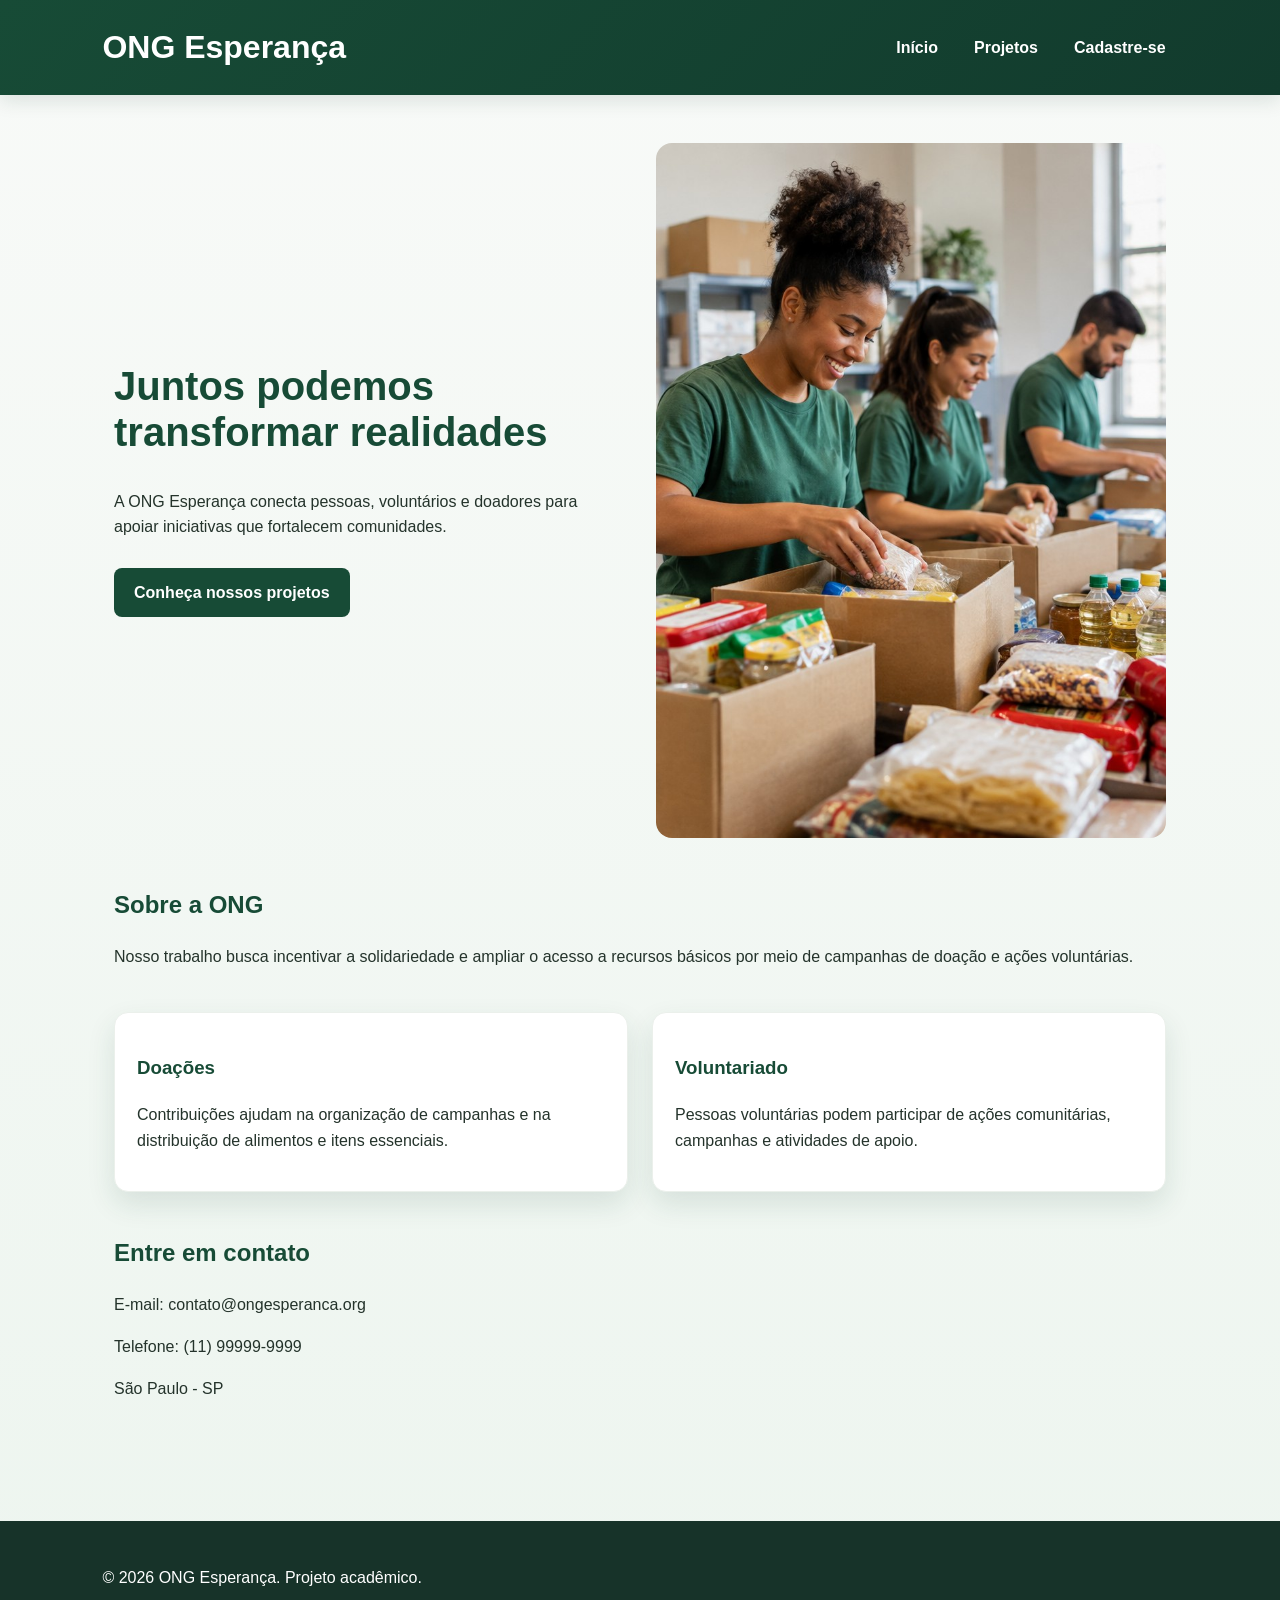
==== index.html @ 0f0cc06a "Ajusta layout e corrige formulario" ====
<!DOCTYPE html>
<html lang="pt-BR">
<head>
    <meta charset="UTF-8">
    <meta name="viewport" content="width=device-width, initial-scale=1.0">
    <meta name="description" content="ONG Esperança - ações sociais, doações e voluntariado.">
    <link rel="stylesheet" href="style.css">
    <title>ONG Esperança | Início</title>
</head>
<body>
    <header>
        <div class="container">
            <h1>ONG Esperança</h1>
            <nav aria-label="Navegação principal">
                <a href="index.html">Início</a>
                <a href="projetos.html">Projetos</a>
                <a href="cadastro.html">Cadastre-se</a>
            </nav>
        </div>
    </header>

    <main>
        <section class="hero">
            <div>
                <h2>Juntos podemos transformar realidades</h2>
                <p>
                    A ONG Esperança conecta pessoas, voluntários e doadores
                    para apoiar iniciativas que fortalecem comunidades.
                </p>
                <a class="button" href="projetos.html">Conheça nossos projetos</a>
            </div>

            <img src="imagens/ong.jpg"
                 alt="Voluntários organizando alimentos para uma ação social">
        </section>

        <section>
            <h2>Sobre a ONG</h2>
            <p>
                Nosso trabalho busca incentivar a solidariedade e ampliar o acesso
                a recursos básicos por meio de campanhas de doação e ações voluntárias.
            </p>
        </section>

        <section class="cards">
            <article class="card">
                <h3>Doações</h3>
                <p>
                    Contribuições ajudam na organização de campanhas e na distribuição
                    de alimentos e itens essenciais.
                </p>
            </article>

            <article class="card">
                <h3>Voluntariado</h3>
                <p>
                    Pessoas voluntárias podem participar de ações comunitárias,
                    campanhas e atividades de apoio.
                </p>
            </article>
        </section>

        <section>
            <h2>Entre em contato</h2>
            <address>
                <p>E-mail: contato@ongesperanca.org</p>
                <p>Telefone: (11) 99999-9999</p>
                <p>São Paulo - SP</p>
            </address>
        </section>
    </main>

    <footer>
        <div class="container">
            <p>&copy; 2026 ONG Esperança. Projeto acadêmico.</p>
        </div>
    </footer>
</body>
</html>
---- style.css ----
:root {
    --verde-escuro: #174b36;
    --verde-escuro-2: #123b2d;
    --verde-claro: #dfece5;
    --verde-suave: #edf5ef;
    --texto: #24332b;
    --branco: #ffffff;
    --cinza: #68756e;
    --sombra: 0 12px 28px rgba(23, 75, 54, 0.12);
}

* {
    box-sizing: border-box;
}

html {
    scroll-behavior: smooth;
}

body {
    margin: 0;
    font-family: Arial, Helvetica, sans-serif;
    line-height: 1.6;
    color: var(--texto);
    background: linear-gradient(180deg, #f8faf8 0%, var(--verde-suave) 100%);
}

header {
    background: linear-gradient(135deg, var(--verde-escuro) 0%, var(--verde-escuro-2) 100%);
    color: var(--branco);
    padding: 22px 8%;
    box-shadow: 0 6px 18px rgba(18, 59, 45, 0.12);
}

header .container,
main,
footer .container {
    max-width: 1100px;
    margin: 0 auto;
}

header .container {
    display: flex;
    justify-content: space-between;
    align-items: center;
    gap: 20px;
}

header h1 {
    margin: 0;
    font-size: 2rem;
}

nav {
    display: flex;
    gap: 12px;
    flex-wrap: wrap;
}

nav a {
    color: var(--branco);
    text-decoration: none;
    font-weight: bold;
    padding: 8px 12px;
    border-radius: 999px;
    transition: background-color 0.2s ease, transform 0.2s ease;
}

nav a:hover,
nav a:focus {
    background: rgba(255, 255, 255, 0.12);
    text-decoration: none;
    transform: translateY(-1px);
}

main {
    padding: 48px 24px;
}

.hero {
    display: grid;
    grid-template-columns: 1fr 1fr;
    gap: 32px;
    align-items: center;
    margin-bottom: 48px;
}

.hero img,
.project-image {
    width: 100%;
    border-radius: 16px;
    display: block;
}

.hero h2 {
    font-size: 2.5rem;
    line-height: 1.15;
    margin-top: 0;
    color: #174b36;
}

.button {
    display: inline-block;
    margin-top: 12px;
    padding: 12px 20px;
    border-radius: 8px;
    background: var(--verde-escuro);
    color: var(--branco);
    text-decoration: none;
    font-weight: bold;
    transition: transform 0.2s ease, box-shadow 0.2s ease;
}

.button:hover,
.button:focus {
    transform: translateY(-1px);
    box-shadow: 0 10px 18px rgba(23, 75, 54, 0.18);
}

section {
    margin-bottom: 42px;
}

h2 {
    color: var(--verde-escuro);
}

.cards {
    display: grid;
    grid-template-columns: repeat(2, 1fr);
    gap: 24px;
}

.card {
    background: var(--branco);
    padding: 22px;
    border-radius: 14px;
    box-shadow: var(--sombra);
    border: 1px solid #ebf0eb;
    transition: transform 0.2s ease, box-shadow 0.2s ease;
}

.card:hover {
    transform: translateY(-3px);
    box-shadow: 0 18px 30px rgba(23, 75, 54, 0.14);
}

.card h3 {
    color: var(--verde-escuro);
}

ul {
    padding-left: 22px;
}

form {
    background: var(--branco);
    padding: 28px;
    border-radius: 14px;
    box-shadow: var(--sombra);
    border: 1px solid #ebf0eb;
    max-width: 820px;
}

fieldset {
    border: 1px solid #ccd8d0;
    border-radius: 10px;
    padding: 20px;
    margin-bottom: 24px;
}

legend {
    font-weight: bold;
    color: #174b36;
    padding: 0 8px;
}

label {
    font-weight: bold;
}

input {
    width: 100%;
    max-width: 620px;
    padding: 11px;
    margin-top: 5px;
    border: 1px solid #aebdb4;
    border-radius: 7px;
    font: inherit;
}

input[type="radio"] {
    width: auto;
    margin-right: 8px;
}

button {
    padding: 12px 18px;
    margin-right: 8px;
    border: 0;
    border-radius: 8px;
    background: var(--verde-escuro);
    color: var(--branco);
    font-weight: bold;
    cursor: pointer;
    transition: transform 0.2s ease, box-shadow 0.2s ease, opacity 0.2s ease;
}

button:hover,
button:focus {
    transform: translateY(-1px);
    box-shadow: 0 10px 18px rgba(23, 75, 54, 0.18);
}

button[type="reset"] {
    background: var(--cinza);
}

.mensagem-sucesso {
    margin-top: 18px;
    padding: 12px 14px;
    border-radius: 8px;
    background: #eaf7ee;
    border: 1px solid #9ccaa7;
    color: var(--verde-escuro);
    font-weight: bold;
}

footer {
    background: #173329;
    color: white;
    padding: 28px 8%;
    margin-top: 30px;
}

address {
    font-style: normal;
}

@media (max-width: 760px) {
    .hero,
    .cards {
        grid-template-columns: 1fr;
    }

    .hero h2 {
        font-size: 2rem;
    }

    main {
        padding: 32px 18px;
    }
}
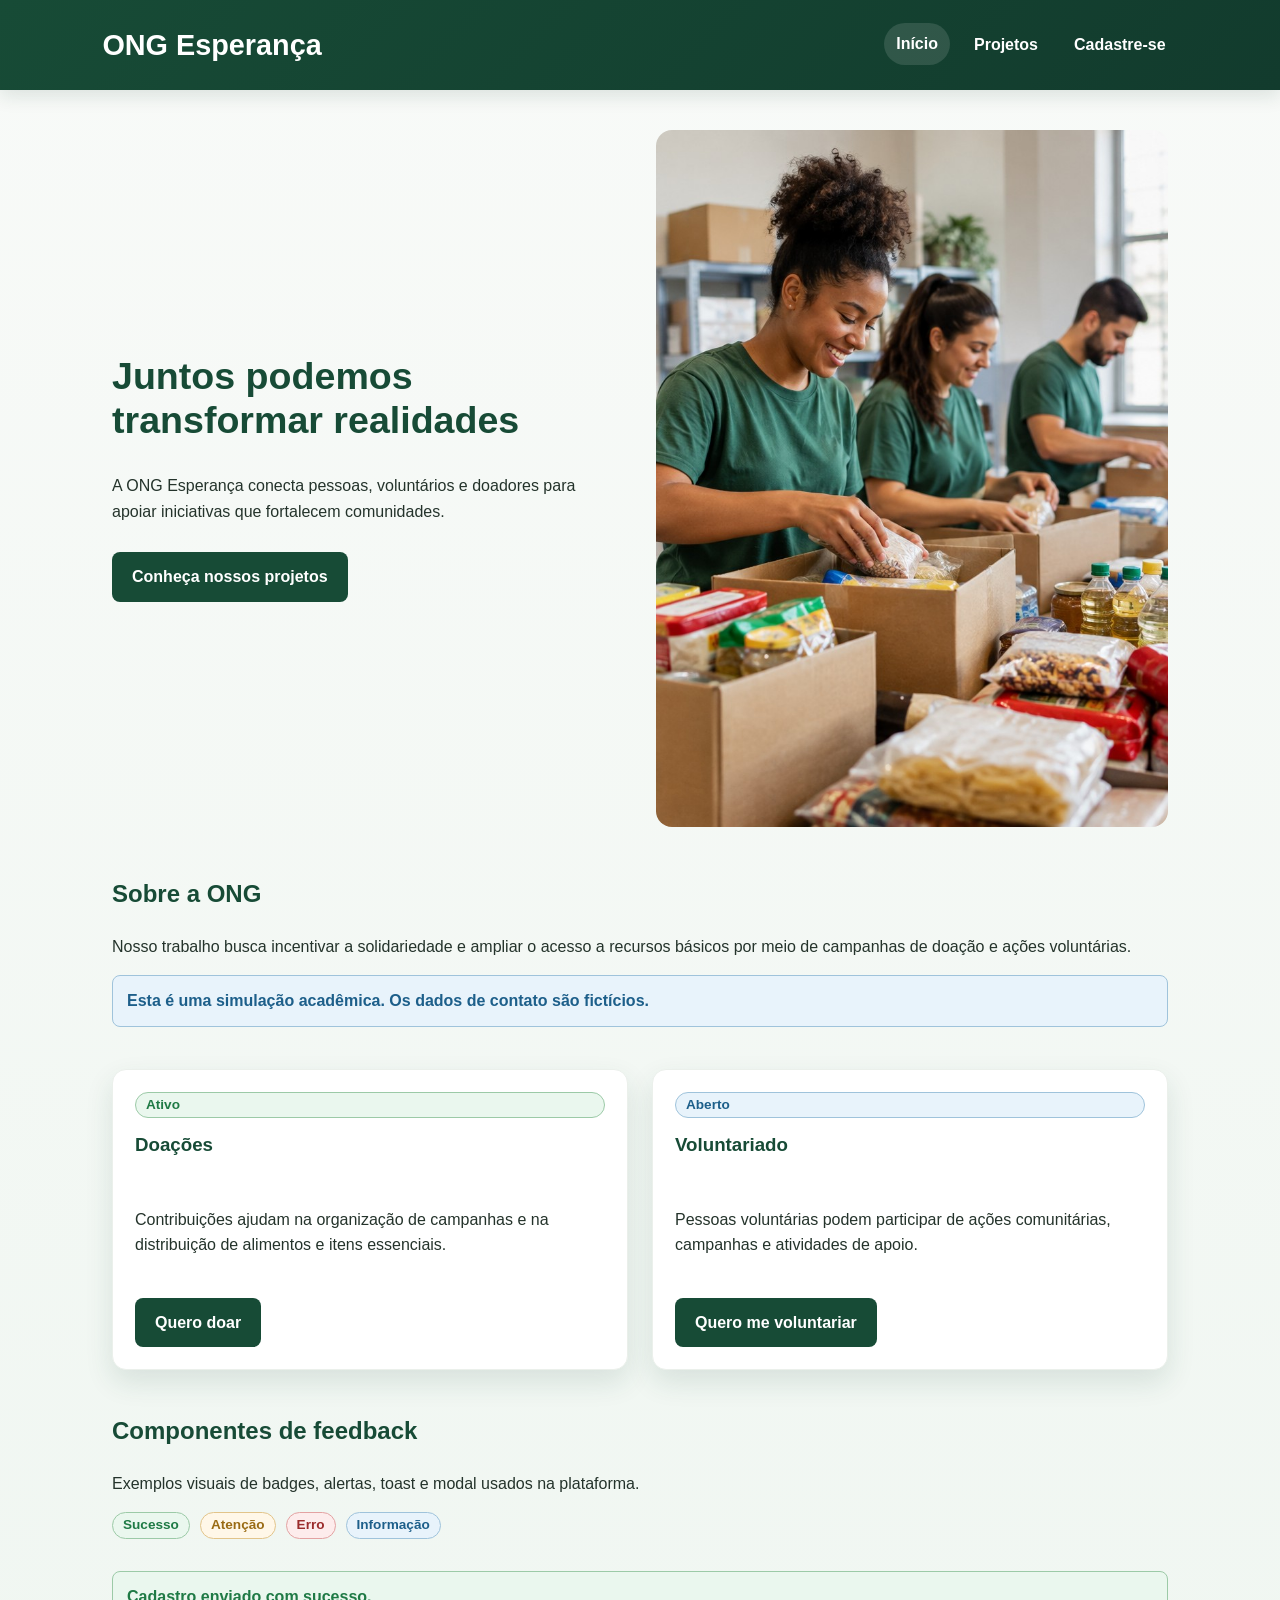
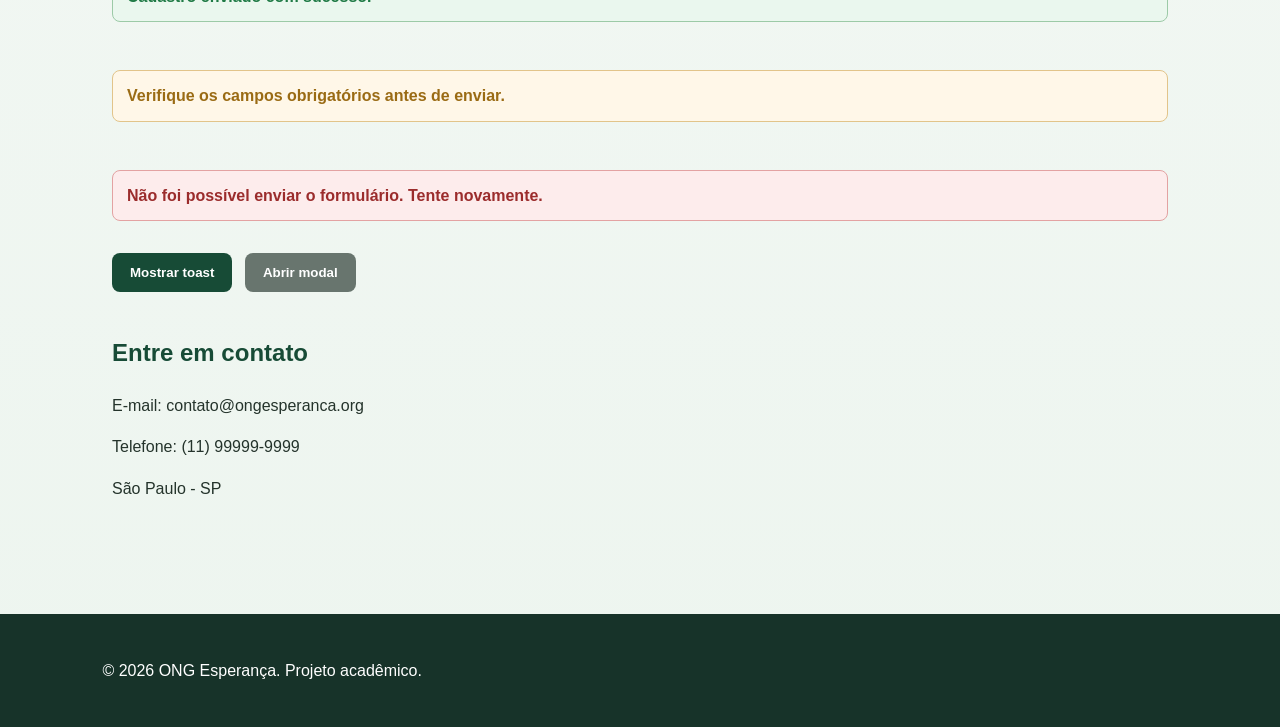
==== commit 0bcc87a2: "Refina layout e experiencia do projeto" ====
--- a/index.html
+++ b/index.html
@@ -11,8 +11,11 @@
     <header>
         <div class="container">
             <h1>ONG Esperança</h1>
-            <nav aria-label="Navegação principal">
-                <a href="index.html">Início</a>
+            <button class="menu-toggle" type="button" aria-expanded="false" aria-controls="menu-principal">
+                Menu
+            </button>
+            <nav id="menu-principal" aria-label="Navegação principal">
+                <a href="index.html" aria-current="page">Início</a>
                 <a href="projetos.html">Projetos</a>
                 <a href="cadastro.html">Cadastre-se</a>
             </nav>
@@ -40,24 +43,65 @@
                 Nosso trabalho busca incentivar a solidariedade e ampliar o acesso
                 a recursos básicos por meio de campanhas de doação e ações voluntárias.
             </p>
+            <div class="alerta alerta-info" role="status">
+                Esta é uma simulação acadêmica. Os dados de contato são fictícios.
+            </div>
         </section>
 
         <section class="cards">
             <article class="card">
+                <span class="badge badge-sucesso">Ativo</span>
                 <h3>Doações</h3>
                 <p>
                     Contribuições ajudam na organização de campanhas e na distribuição
                     de alimentos e itens essenciais.
                 </p>
+                <div class="card-acoes">
+                    <a class="button" href="cadastro.html">Quero doar</a>
+                </div>
             </article>
 
             <article class="card">
+                <span class="badge badge-info">Aberto</span>
                 <h3>Voluntariado</h3>
                 <p>
                     Pessoas voluntárias podem participar de ações comunitárias,
                     campanhas e atividades de apoio.
                 </p>
+                <div class="card-acoes">
+                    <a class="button" href="cadastro.html">Quero me voluntariar</a>
+                </div>
             </article>
+        </section>
+
+        <section>
+            <h2>Componentes de feedback</h2>
+            <p>
+                Exemplos visuais de badges, alertas, toast e modal usados na plataforma.
+            </p>
+            <div class="demo-feedback">
+                <div class="demo-badges">
+                    <span class="badge badge-sucesso">Sucesso</span>
+                    <span class="badge badge-aviso">Atenção</span>
+                    <span class="badge badge-erro">Erro</span>
+                    <span class="badge badge-info">Informação</span>
+                </div>
+
+                <div class="alerta alerta-sucesso" role="status">
+                    Cadastro enviado com sucesso.
+                </div>
+                <div class="alerta alerta-aviso" role="status">
+                    Verifique os campos obrigatórios antes de enviar.
+                </div>
+                <div class="alerta alerta-erro" role="alert">
+                    Não foi possível enviar o formulário. Tente novamente.
+                </div>
+
+                <div>
+                    <button type="button" id="btnToast">Mostrar toast</button>
+                    <button type="button" id="btnModal" class="secundario">Abrir modal</button>
+                </div>
+            </div>
         </section>
 
         <section>
@@ -70,10 +114,29 @@
         </section>
     </main>
 
+    <div class="toast-container" aria-live="polite">
+        <div id="toastDemo" class="toast toast-sucesso" hidden>
+            Notificação toast: ação concluída com sucesso.
+        </div>
+    </div>
+
+    <div id="modalDemo" class="modal-overlay" hidden>
+        <div class="modal" role="dialog" aria-modal="true" aria-labelledby="modalTitulo">
+            <h3 id="modalTitulo">Confirmar participação</h3>
+            <p>Deseja continuar para a página de cadastro e apoiar a ONG Esperança?</p>
+            <div class="modal-acoes">
+                <button type="button" id="fecharModal" class="secundario">Cancelar</button>
+                <a class="button" href="cadastro.html">Confirmar</a>
+            </div>
+        </div>
+    </div>
+
     <footer>
         <div class="container">
             <p>&copy; 2026 ONG Esperança. Projeto acadêmico.</p>
         </div>
     </footer>
+
+    <script src="script.js"></script>
 </body>
 </html>
--- a/style.css
+++ b/style.css
@@ -1,12 +1,34 @@
 :root {
     --verde-escuro: #174b36;
     --verde-escuro-2: #123b2d;
+    --verde-medio: #2f6b4f;
     --verde-claro: #dfece5;
     --verde-suave: #edf5ef;
     --texto: #24332b;
     --branco: #ffffff;
     --cinza: #68756e;
+    --cinza-borda: #ccd8d0;
+    --sucesso: #1f7a45;
+    --sucesso-fundo: #eaf7ee;
+    --sucesso-borda: #9ccaa7;
+    --aviso: #9a6b14;
+    --aviso-fundo: #fff7e8;
+    --aviso-borda: #e2c48a;
+    --erro: #9b2c2c;
+    --erro-fundo: #fdecec;
+    --erro-borda: #e3a2a2;
+    --info: #1d5f8a;
+    --info-fundo: #e8f3fb;
+    --info-borda: #9fc3db;
+    --espaco-xs: 0.5rem;
+    --espaco-sm: 0.75rem;
+    --espaco-md: 1rem;
+    --espaco-lg: 1.5rem;
+    --espaco-xl: 2rem;
+    --raio: 10px;
     --sombra: 0 12px 28px rgba(23, 75, 54, 0.12);
+    --fonte: "Segoe UI", Tahoma, Geneva, Verdana, sans-serif;
+    --max-largura: 1100px;
 }
 
 * {
@@ -19,42 +41,71 @@
 
 body {
     margin: 0;
-    font-family: Arial, Helvetica, sans-serif;
+    font-family: var(--fonte);
     line-height: 1.6;
     color: var(--texto);
     background: linear-gradient(180deg, #f8faf8 0%, var(--verde-suave) 100%);
 }
+
+img {
+    max-width: 100%;
+    height: auto;
+}
+
+.container {
+    width: min(100%, var(--max-largura));
+    margin: 0 auto;
+}
+
+/* Layout principal em Grid de 12 colunas */
+.layout-grid {
+    display: grid;
+    grid-template-columns: repeat(12, 1fr);
+    gap: var(--espaco-lg);
+}
+
+.col-12 { grid-column: span 12; }
+.col-6 { grid-column: span 6; }
+.col-4 { grid-column: span 4; }
 
 header {
     background: linear-gradient(135deg, var(--verde-escuro) 0%, var(--verde-escuro-2) 100%);
     color: var(--branco);
     padding: 22px 8%;
     box-shadow: 0 6px 18px rgba(18, 59, 45, 0.12);
-}
-
-header .container,
-main,
-footer .container {
-    max-width: 1100px;
-    margin: 0 auto;
+    position: sticky;
+    top: 0;
+    z-index: 100;
 }
 
 header .container {
     display: flex;
     justify-content: space-between;
     align-items: center;
-    gap: 20px;
+    gap: var(--espaco-lg);
 }
 
 header h1 {
     margin: 0;
-    font-size: 2rem;
+    font-size: 1.8rem;
+}
+
+.menu-toggle {
+    display: none;
+    background: transparent;
+    border: 1px solid rgba(255, 255, 255, 0.4);
+    color: var(--branco);
+    border-radius: 8px;
+    padding: 8px 12px;
+    cursor: pointer;
+    font-weight: bold;
 }
 
 nav {
     display: flex;
     gap: 12px;
     flex-wrap: wrap;
+    align-items: center;
 }
 
 nav a {
@@ -67,7 +118,8 @@
 }
 
 nav a:hover,
-nav a:focus {
+nav a:focus,
+nav a[aria-current="page"] {
     background: rgba(255, 255, 255, 0.12);
     text-decoration: none;
     transform: translateY(-1px);
@@ -75,6 +127,8 @@
 
 main {
     padding: 48px 24px;
+    max-width: var(--max-largura);
+    margin: 0 auto;
 }
 
 .hero {
@@ -96,7 +150,7 @@
     font-size: 2.5rem;
     line-height: 1.15;
     margin-top: 0;
-    color: #174b36;
+    color: var(--verde-escuro);
 }
 
 .button {
@@ -108,6 +162,8 @@
     color: var(--branco);
     text-decoration: none;
     font-weight: bold;
+    border: 0;
+    cursor: pointer;
     transition: transform 0.2s ease, box-shadow 0.2s ease;
 }
 
@@ -117,12 +173,48 @@
     box-shadow: 0 10px 18px rgba(23, 75, 54, 0.18);
 }
 
+.button-secundario {
+    background: var(--cinza);
+}
+
 section {
     margin-bottom: 42px;
 }
 
 h2 {
     color: var(--verde-escuro);
+}
+
+.section-title {
+    margin-bottom: 18px;
+}
+
+.feature-grid {
+    display: grid;
+    grid-template-columns: repeat(3, minmax(0, 1fr));
+    gap: 20px;
+}
+
+.feature-card {
+    background: rgba(255, 255, 255, 0.8);
+    border: 1px solid #dfece5;
+    border-radius: 16px;
+    padding: 22px 20px;
+    box-shadow: var(--sombra);
+    transition: transform 0.2s ease, box-shadow 0.2s ease;
+}
+
+.feature-tag {
+    display: inline-block;
+    background: var(--verde-claro);
+    color: var(--verde-escuro);
+    font-size: 0.78rem;
+    font-weight: bold;
+    text-transform: uppercase;
+    letter-spacing: 0.06em;
+    border-radius: 999px;
+    padding: 6px 10px;
+    margin-bottom: 12px;
 }
 
 .cards {
@@ -137,20 +229,194 @@
     border-radius: 14px;
     box-shadow: var(--sombra);
     border: 1px solid #ebf0eb;
+    display: flex;
+    flex-direction: column;
+    justify-content: space-between;
+    gap: var(--espaco-sm);
     transition: transform 0.2s ease, box-shadow 0.2s ease;
 }
 
-.card:hover {
+.card:hover,
+.feature-card:hover {
     transform: translateY(-3px);
     box-shadow: 0 18px 30px rgba(23, 75, 54, 0.14);
 }
 
-.card h3 {
+.card h3,
+.feature-card h3 {
     color: var(--verde-escuro);
+    margin-top: 0;
+}
+
+.card-acoes {
+    display: flex;
+    align-items: center;
+    justify-content: space-between;
+    gap: 0.5rem;
+    margin-top: auto;
 }
 
 ul {
     padding-left: 22px;
+}
+
+/* Badges / etiquetas */
+.badge {
+    display: inline-block;
+    padding: 4px 10px;
+    border-radius: 999px;
+    font-size: 0.85rem;
+    font-weight: bold;
+    line-height: 1.2;
+}
+
+.badge-sucesso {
+    background: var(--sucesso-fundo);
+    color: var(--sucesso);
+    border: 1px solid var(--sucesso-borda);
+}
+
+.badge-aviso {
+    background: var(--aviso-fundo);
+    color: var(--aviso);
+    border: 1px solid var(--aviso-borda);
+}
+
+.badge-erro {
+    background: var(--erro-fundo);
+    color: var(--erro);
+    border: 1px solid var(--erro-borda);
+}
+
+.badge-info {
+    background: var(--info-fundo);
+    color: var(--info);
+    border: 1px solid var(--info-borda);
+}
+
+/* Alertas */
+.alerta {
+    padding: 12px 14px;
+    border-radius: 8px;
+    border: 1px solid transparent;
+    margin: 16px 0;
+    font-weight: 600;
+}
+
+.alerta-sucesso {
+    background: var(--sucesso-fundo);
+    border-color: var(--sucesso-borda);
+    color: var(--sucesso);
+}
+
+.alerta-aviso {
+    background: var(--aviso-fundo);
+    border-color: var(--aviso-borda);
+    color: var(--aviso);
+}
+
+.alerta-erro {
+    background: var(--erro-fundo);
+    border-color: var(--erro-borda);
+    color: var(--erro);
+}
+
+.alerta-info {
+    background: var(--info-fundo);
+    border-color: var(--info-borda);
+    color: var(--info);
+}
+
+/* Toast */
+.toast-container {
+    position: fixed;
+    right: 20px;
+    bottom: 20px;
+    z-index: 200;
+    display: flex;
+    flex-direction: column;
+    gap: 10px;
+}
+
+.toast {
+    min-width: 260px;
+    max-width: 360px;
+    padding: 14px 16px;
+    border-radius: 10px;
+    box-shadow: var(--sombra);
+    background: var(--branco);
+    border-left: 5px solid var(--verde-escuro);
+    animation: toast-in 0.25s ease;
+}
+
+.toast-sucesso {
+    border-left-color: var(--sucesso);
+}
+
+.toast-erro {
+    border-left-color: var(--erro);
+}
+
+.toast[hidden] {
+    display: none;
+}
+
+@keyframes toast-in {
+    from {
+        opacity: 0;
+        transform: translateY(12px);
+    }
+    to {
+        opacity: 1;
+        transform: translateY(0);
+    }
+}
+
+/* Modal */
+.modal-overlay {
+    position: fixed;
+    inset: 0;
+    background: rgba(18, 59, 45, 0.45);
+    display: flex;
+    align-items: center;
+    justify-content: center;
+    padding: 20px;
+    z-index: 300;
+}
+
+.modal-overlay[hidden] {
+    display: none;
+}
+
+.modal {
+    background: var(--branco);
+    border-radius: 14px;
+    padding: 24px;
+    width: min(100%, 420px);
+    box-shadow: var(--sombra);
+}
+
+.modal h3 {
+    margin-top: 0;
+    color: var(--verde-escuro);
+}
+
+.modal-acoes {
+    display: flex;
+    gap: 10px;
+    justify-content: flex-end;
+    margin-top: 18px;
+}
+
+.demo-feedback {
+    display: grid;
+    gap: 16px;
+}
+
+.demo-badges {
+    display: flex;
+    flex-wrap: wrap;
+    gap: 10px;
 }
 
 form {
@@ -160,18 +426,21 @@
     box-shadow: var(--sombra);
     border: 1px solid #ebf0eb;
     max-width: 820px;
+    display: flex;
+    flex-direction: column;
+    gap: 1rem;
 }
 
 fieldset {
-    border: 1px solid #ccd8d0;
+    border: 1px solid var(--cinza-borda);
     border-radius: 10px;
     padding: 20px;
-    margin-bottom: 24px;
+    margin: 0;
 }
 
 legend {
     font-weight: bold;
-    color: #174b36;
+    color: var(--verde-escuro);
     padding: 0 8px;
 }
 
@@ -187,6 +456,17 @@
     border: 1px solid #aebdb4;
     border-radius: 7px;
     font: inherit;
+    transition: border-color 0.2s ease, box-shadow 0.2s ease;
+}
+
+input:focus {
+    outline: none;
+    border-color: var(--verde-medio);
+    box-shadow: 0 0 0 3px rgba(47, 107, 79, 0.18);
+}
+
+input:invalid:not(:placeholder-shown):not(:focus) {
+    border-color: var(--erro);
 }
 
 input[type="radio"] {
@@ -212,7 +492,8 @@
     box-shadow: 0 10px 18px rgba(23, 75, 54, 0.18);
 }
 
-button[type="reset"] {
+button[type="reset"],
+button.secundario {
     background: var(--cinza);
 }
 
@@ -220,9 +501,9 @@
     margin-top: 18px;
     padding: 12px 14px;
     border-radius: 8px;
-    background: #eaf7ee;
-    border: 1px solid #9ccaa7;
-    color: var(--verde-escuro);
+    background: var(--sucesso-fundo);
+    border: 1px solid var(--sucesso-borda);
+    color: var(--sucesso);
     font-weight: bold;
 }
 
@@ -237,10 +518,58 @@
     font-style: normal;
 }
 
-@media (max-width: 760px) {
+/* Breakpoints: 480, 768, 1024, 1280, 1440 */
+@media (max-width: 1440px) {
+    .hero h2 {
+        font-size: 2.35rem;
+    }
+}
+
+@media (max-width: 1280px) {
+    main {
+        padding: 40px 22px;
+    }
+}
+
+@media (max-width: 1024px) {
+    .hero {
+        gap: 24px;
+    }
+
+    .cards {
+        grid-template-columns: 1fr 1fr;
+    }
+}
+
+@media (max-width: 768px) {
+    header .container {
+        flex-wrap: wrap;
+    }
+
+    .menu-toggle {
+        display: inline-block;
+    }
+
+    nav {
+        display: none;
+        width: 100%;
+        flex-direction: column;
+        align-items: stretch;
+    }
+
+    nav.aberto {
+        display: flex;
+    }
+
     .hero,
-    .cards {
+    .cards,
+    .feature-grid {
         grid-template-columns: 1fr;
+    }
+
+    .col-6,
+    .col-4 {
+        grid-column: span 12;
     }
 
     .hero h2 {
@@ -251,3 +580,31 @@
         padding: 32px 18px;
     }
 }
+
+@media (max-width: 480px) {
+    header {
+        padding: 16px 5%;
+    }
+
+    header h1 {
+        font-size: 1.4rem;
+    }
+
+    .hero h2 {
+        font-size: 1.7rem;
+    }
+
+    form {
+        padding: 18px;
+    }
+
+    .toast-container {
+        left: 12px;
+        right: 12px;
+    }
+
+    .toast {
+        max-width: none;
+        min-width: 0;
+    }
+}
